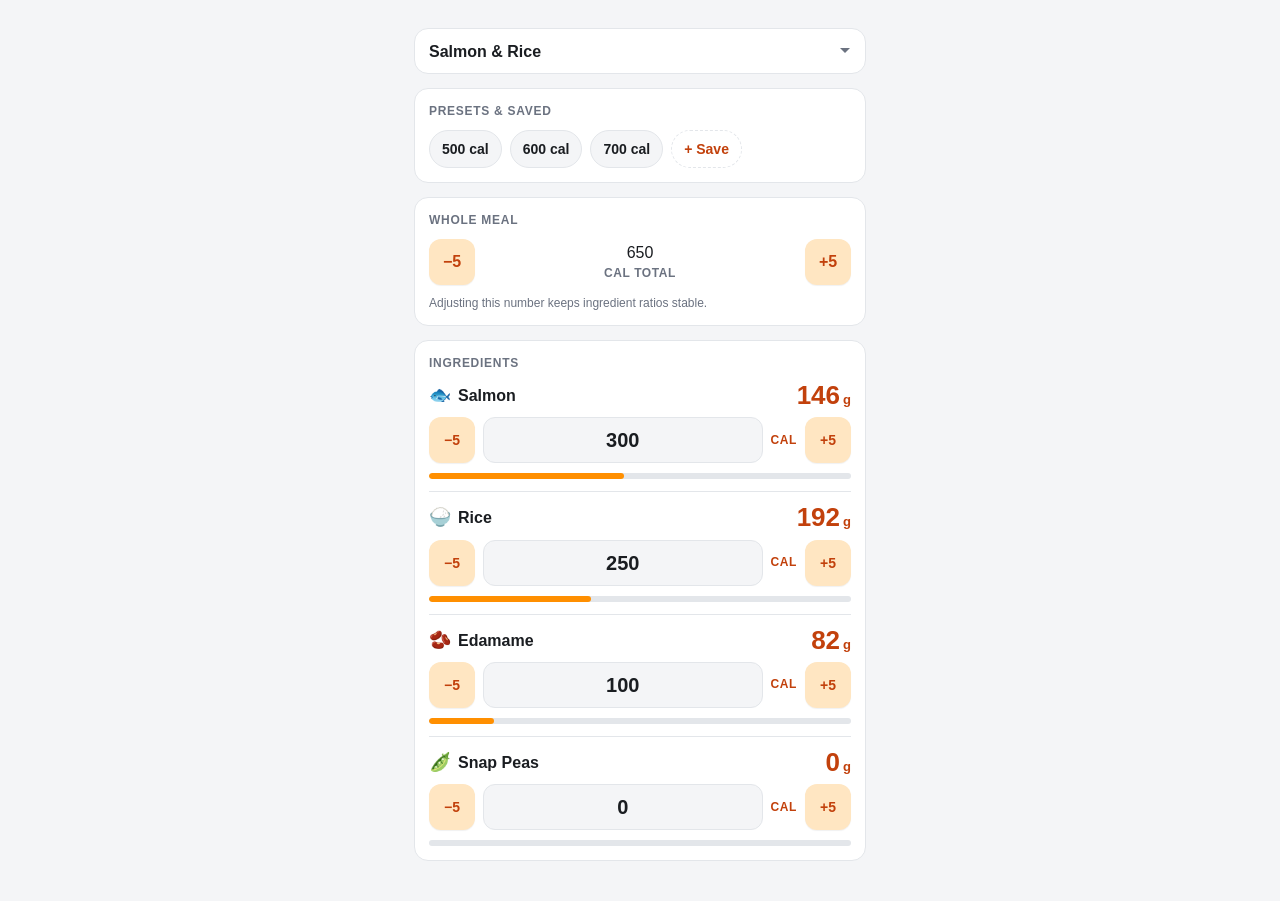
==== index.html @ bb99b0e7 "Drop redundant meal title; make grams the hero number per ingredient - Remove the meal-name heading " ====
<!DOCTYPE html>
<html lang="en">
<head>
  <meta charset="utf-8">
  <meta name="viewport" content="width=device-width, initial-scale=1, viewport-fit=cover">
  <meta name="theme-color" content="#ff8f00">
  <meta name="apple-mobile-web-app-capable" content="yes">
  <meta name="apple-mobile-web-app-status-bar-style" content="black-translucent">
  <meta name="apple-mobile-web-app-title" content="Meal Calc">
  <link rel="manifest" href="manifest.webmanifest">
  <link rel="apple-touch-icon" href="icon.svg">
  <link rel="icon" href="icon.svg" type="image/svg+xml">
  <link rel="stylesheet" href="styles.css">
  <title>Meal Calorie Calculator</title>
</head>
<body>
  <main class="app">
    <header class="app-head">
      <label class="meal-picker">
        <span class="visually-hidden">Meal</span>
        <select id="meal-select" aria-label="Select meal"></select>
      </label>
    </header>

    <section class="card" aria-label="Configurations">
      <div class="section-label">Presets &amp; saved</div>
      <div id="config-chips" class="chips"></div>
    </section>

    <section class="card total-card" aria-label="Whole meal total">
      <div class="section-label">Whole meal</div>
      <div class="total-row">
        <button id="total-down" class="step step-lg" type="button" aria-label="Decrease total by 5">−5</button>
        <div class="total-value">
          <input id="total-input" class="num total-num" type="number" step="5" min="0"
                 inputmode="numeric" aria-label="Total calories">
          <span class="unit">cal total</span>
        </div>
        <button id="total-up" class="step step-lg" type="button" aria-label="Increase total by 5">+5</button>
      </div>
      <p class="hint">Adjusting this number keeps ingredient ratios stable.</p>
    </section>

    <section class="card" aria-label="Ingredients">
      <div class="section-label">Ingredients</div>
      <div id="ingredients"></div>
    </section>
  </main>

  <script src="meals.js"></script>
  <script src="app.js"></script>
</body>
</html>
---- styles.css ----
/* styles.css — mobile-first, works on desktop. No framework. */

:root {
  --bg: #f4f5f7;
  --card: #ffffff;
  --ink: #1a1d21;
  --muted: #6b7280;
  --line: #e3e6ea;
  --accent: #ff8f00;        /* Princeton orange — fills, bars, active chips */
  --accent-ink: #241300;    /* text sitting ON the orange */
  --accent-soft: #ffe6c2;   /* soft orange tint for pressed states */
  --accent-text: #c2410c;   /* readable orange for text on light surfaces */
  --bar: #ff8f00;
  --danger: #b91c1c;
  --radius: 14px;
  --tap: 46px;
}

@media (prefers-color-scheme: dark) {
  :root {
    --bg: #0d0f12;
    --card: #171a1f;
    --ink: #eceef1;
    --muted: #9aa3ad;
    --line: #262b31;
    --accent: #ff9e1f;        /* slightly brighter orange for dark surfaces */
    --accent-ink: #241300;
    --accent-soft: #3a2610;
    --accent-text: #fdba74;   /* light orange for text on dark surfaces */
    --bar: #ff9e1f;
    --danger: #f87171;
  }
}

* { box-sizing: border-box; }

html { -webkit-text-size-adjust: 100%; }

body {
  margin: 0;
  background: var(--bg);
  color: var(--ink);
  font: 16px/1.4 -apple-system, BlinkMacSystemFont, "Segoe UI", Roboto, Helvetica, Arial, sans-serif;
  padding: env(safe-area-inset-top) env(safe-area-inset-right) env(safe-area-inset-bottom) env(safe-area-inset-left);
}

.app {
  max-width: 480px;
  margin: 0 auto;
  padding: 16px 14px 40px;
  display: flex;
  flex-direction: column;
  gap: 14px;
}

.visually-hidden, .visually-hidden {
  position: absolute; width: 1px; height: 1px; overflow: hidden; clip: rect(0 0 0 0);
}

/* ---------- header ---------- */
.app-head { display: flex; flex-direction: column; gap: 8px; }

.meal-picker select {
  width: 100%;
  min-height: var(--tap);
  font-size: 16px;
  font-weight: 600;
  color: var(--ink);
  background: var(--card);
  border: 1px solid var(--line);
  border-radius: var(--radius);
  padding: 0 40px 0 14px;
  appearance: none;
  -webkit-appearance: none;
  background-image: url("data:image/svg+xml,%3Csvg xmlns='http://www.w3.org/2000/svg' width='12' height='8' viewBox='0 0 12 8'%3E%3Cpath fill='%236b7280' d='M1 1l5 5 5-5'/%3E%3C/svg%3E");
  background-repeat: no-repeat;
  background-position: right 14px center;
}

/* ---------- cards ---------- */
.card {
  background: var(--card);
  border: 1px solid var(--line);
  border-radius: var(--radius);
  padding: 14px;
}

.section-label {
  font-size: 12px;
  font-weight: 700;
  text-transform: uppercase;
  letter-spacing: .06em;
  color: var(--muted);
  margin-bottom: 10px;
}

/* ---------- config chips ---------- */
.chips { display: flex; flex-wrap: wrap; gap: 8px; }

.chip {
  display: inline-flex;
  align-items: center;
  gap: 4px;
  min-height: 38px;
  padding: 0 12px;
  font-size: 14px;
  font-weight: 600;
  color: var(--ink);
  background: var(--bg);
  border: 1px solid var(--line);
  border-radius: 999px;
  cursor: pointer;
}

.chip-active {
  background: var(--accent);
  border-color: var(--accent);
  color: var(--accent-ink);
}

.chip-x {
  border: 0;
  background: transparent;
  color: inherit;
  font-size: 16px;
  line-height: 1;
  padding: 2px 2px 2px 4px;
  margin-left: 2px;
  cursor: pointer;
  opacity: .7;
}
.chip-x:hover { opacity: 1; }

/* the save action, same footprint as a preset chip but visually an action */
.chip-save { border-style: dashed; color: var(--accent-text); background: transparent; }
.chip-save:hover { border-color: var(--accent); }

/* ---------- total ---------- */
.total-row {
  display: grid;
  grid-template-columns: var(--tap) 1fr var(--tap);
  gap: 10px;
  align-items: center;
}

.total-value { text-align: center; }

.total-num {
  width: 100%;
  text-align: center;
  font-size: 34px;
  font-weight: 700;
  border: 0;
  background: transparent;
  color: var(--ink);
}

.total-value .unit {
  display: block;
  font-size: 12px;
  font-weight: 600;
  color: var(--muted);
  text-transform: uppercase;
  letter-spacing: .05em;
}

.hint { margin: 10px 0 0; font-size: 12px; color: var(--muted); }

/* ---------- steppers ---------- */
.step {
  min-width: var(--tap);
  min-height: var(--tap);
  border: 1px solid transparent;
  background: var(--accent-soft);   /* tinted fill so it reads as a button, not the number field */
  color: var(--accent-text);
  font-size: 14px;
  font-weight: 800;
  border-radius: 12px;
  cursor: pointer;
  box-shadow: 0 1px 1px rgba(0, 0, 0, 0.06);
  -webkit-user-select: none;
  user-select: none;
}
.step:hover { border-color: var(--accent); }
.step:active { background: var(--accent); color: var(--accent-ink); border-color: var(--accent); box-shadow: none; }
.step-lg { font-size: 16px; }

/* ---------- ingredient rows ---------- */
.row { padding: 12px 0; border-top: 1px solid var(--line); }
.row:first-child { border-top: 0; padding-top: 0; }
.row:last-child { padding-bottom: 0; }

.row-head { display: flex; justify-content: space-between; align-items: center; gap: 10px; margin-bottom: 8px; }
.row-name { font-weight: 600; font-size: 16px; }
.row-emoji { margin-right: 7px; font-size: 18px; }
/* grams is the hero number during meal prep */
.row-grams { display: inline-flex; align-items: baseline; gap: 3px; color: var(--accent-text); white-space: nowrap; }
.g-num { font-weight: 800; font-size: 26px; line-height: 1; }
.g-unit { font-weight: 700; font-size: 13px; }

.stepper {
  display: grid;
  grid-template-columns: var(--tap) 1fr auto var(--tap);
  gap: 8px;
  align-items: center;
}

.num {
  font-size: 16px; /* >=16px prevents iOS zoom-on-focus */
  font: inherit;
}

.row-cal {
  width: 100%;
  min-height: var(--tap);
  text-align: center;
  font-size: 20px;
  font-weight: 700;
  border: 1px solid var(--line);
  border-radius: 12px;
  background: var(--bg);
  color: var(--ink);
}

.stepper .unit {
  font-size: 12px;
  color: var(--accent-text);
  font-weight: 800;
  text-transform: uppercase;
  letter-spacing: .05em;
}

/* strip native number spinners */
.num::-webkit-outer-spin-button,
.num::-webkit-inner-spin-button { -webkit-appearance: none; margin: 0; }
.num[type=number] { -moz-appearance: textfield; appearance: textfield; }

.bar { margin-top: 10px; height: 6px; background: var(--line); border-radius: 999px; overflow: hidden; }
.bar-fill { height: 100%; background: var(--bar); border-radius: 999px; transition: width .12s ease; }

/* ---------- desktop niceties ---------- */
@media (min-width: 600px) {
  .app { padding-top: 28px; }
  .btn-save:hover, .chip:hover, .step:hover { filter: brightness(0.98); }
}
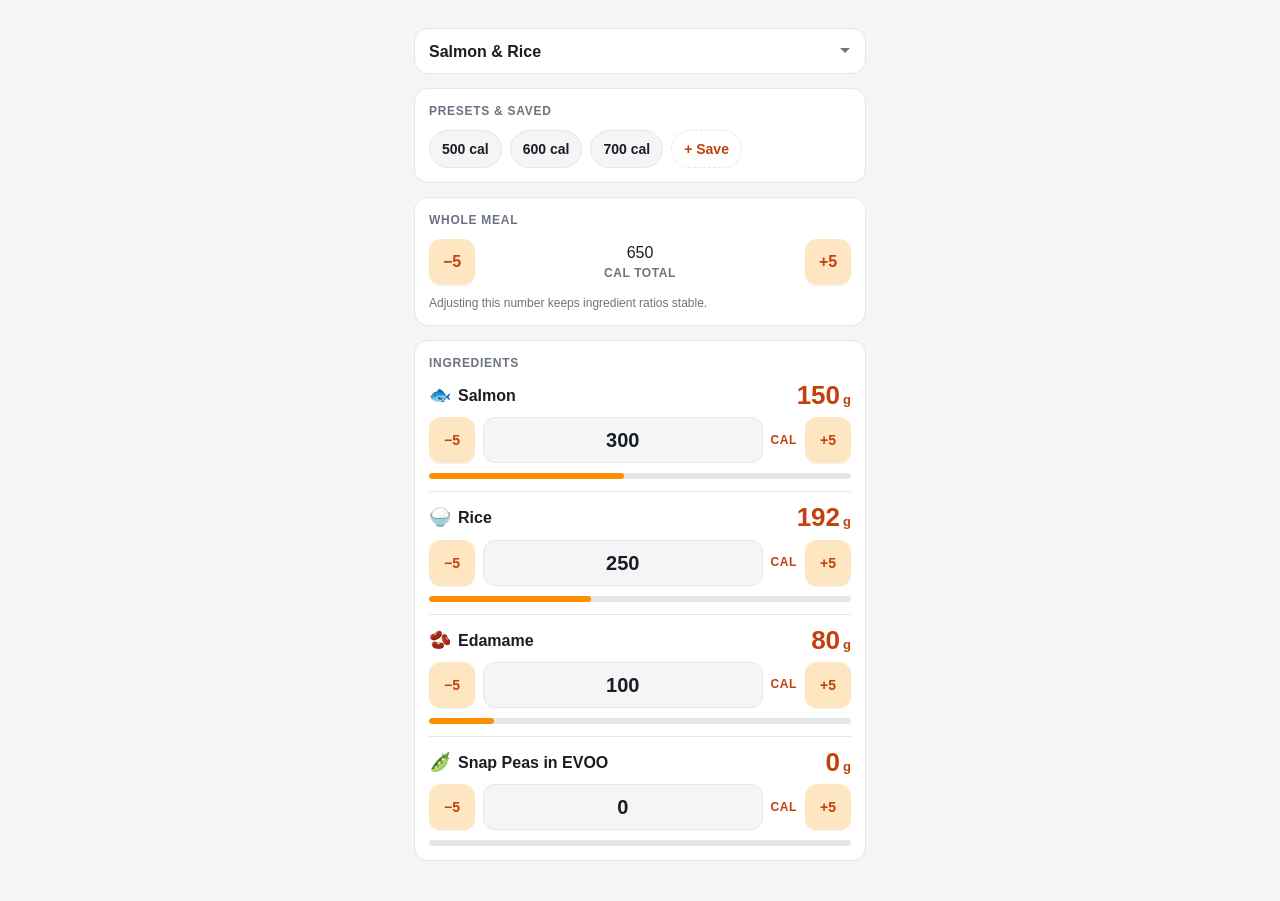
==== commit f054dc42: "Update ingredient calorie densities to measured values; label oils as EVOO Salmon 2.0, Rice 1.3, Eda" ====
--- a/index.html
+++ b/index.html
@@ -10,7 +10,7 @@
   <link rel="manifest" href="manifest.webmanifest">
   <link rel="apple-touch-icon" href="icon.svg">
   <link rel="icon" href="icon.svg" type="image/svg+xml">
-  <link rel="stylesheet" href="styles.css">
+  <link rel="stylesheet" href="styles.css?v=20260713125107">
   <title>Meal Calorie Calculator</title>
 </head>
 <body>
@@ -47,7 +47,8 @@
     </section>
   </main>
 
-  <script src="meals.js"></script>
-  <script src="app.js"></script>
+  <!-- ?v= is a cache-busting token; run ./bump.sh before each deploy to refresh it -->
+  <script src="meals.js?v=20260713125107"></script>
+  <script src="app.js?v=20260713125107"></script>
 </body>
 </html>
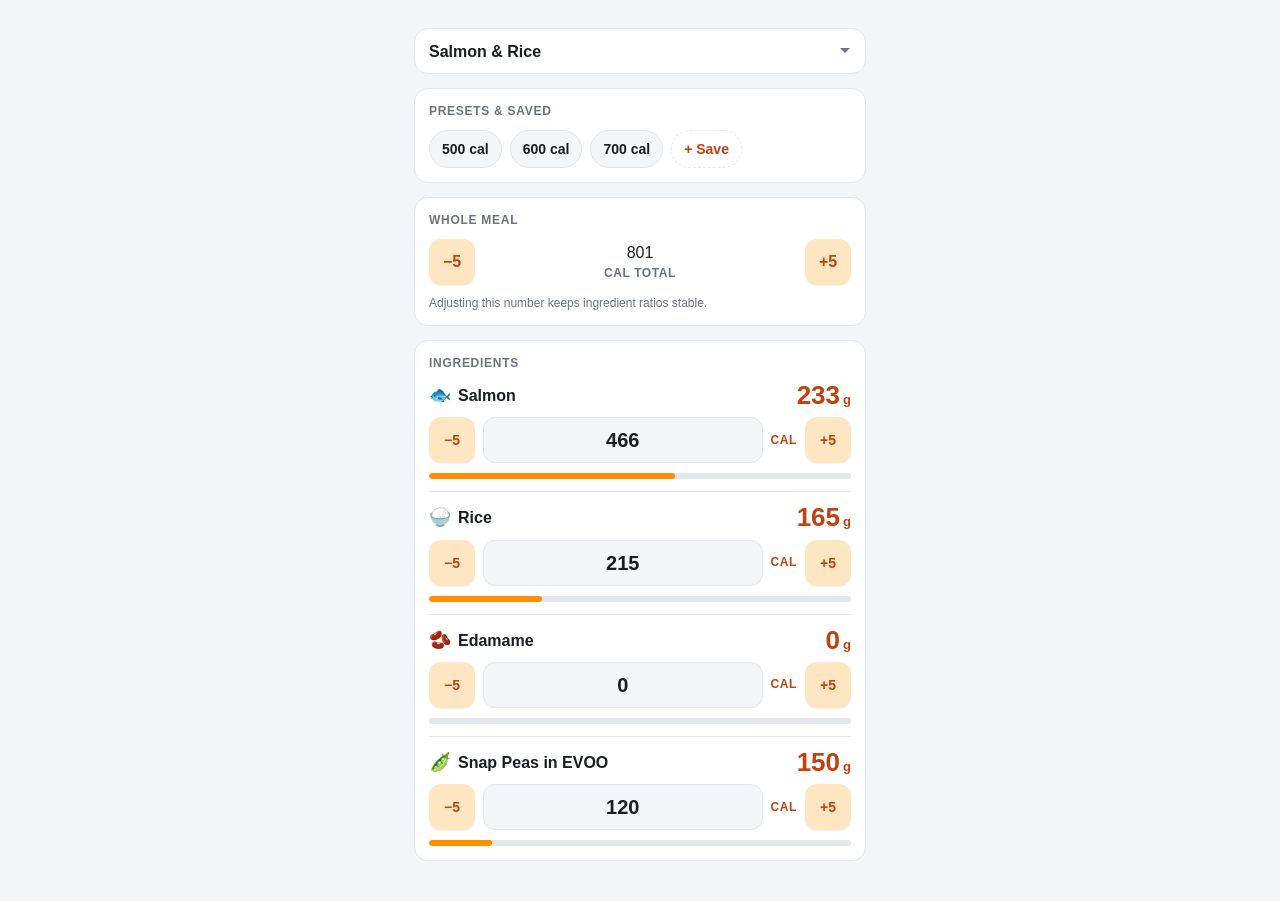
==== commit dbb10b7e: "Set preset ratios from measured gram portions base cal = grams * calPerG so default/preset gram rati" ====
--- a/index.html
+++ b/index.html
@@ -10,7 +10,7 @@
   <link rel="manifest" href="manifest.webmanifest">
   <link rel="apple-touch-icon" href="icon.svg">
   <link rel="icon" href="icon.svg" type="image/svg+xml">
-  <link rel="stylesheet" href="styles.css?v=20260713125107">
+  <link rel="stylesheet" href="styles.css?v=20260713125730">
   <title>Meal Calorie Calculator</title>
 </head>
 <body>
@@ -48,7 +48,7 @@
   </main>
 
   <!-- ?v= is a cache-busting token; run ./bump.sh before each deploy to refresh it -->
-  <script src="meals.js?v=20260713125107"></script>
-  <script src="app.js?v=20260713125107"></script>
+  <script src="meals.js?v=20260713125730"></script>
+  <script src="app.js?v=20260713125730"></script>
 </body>
 </html>
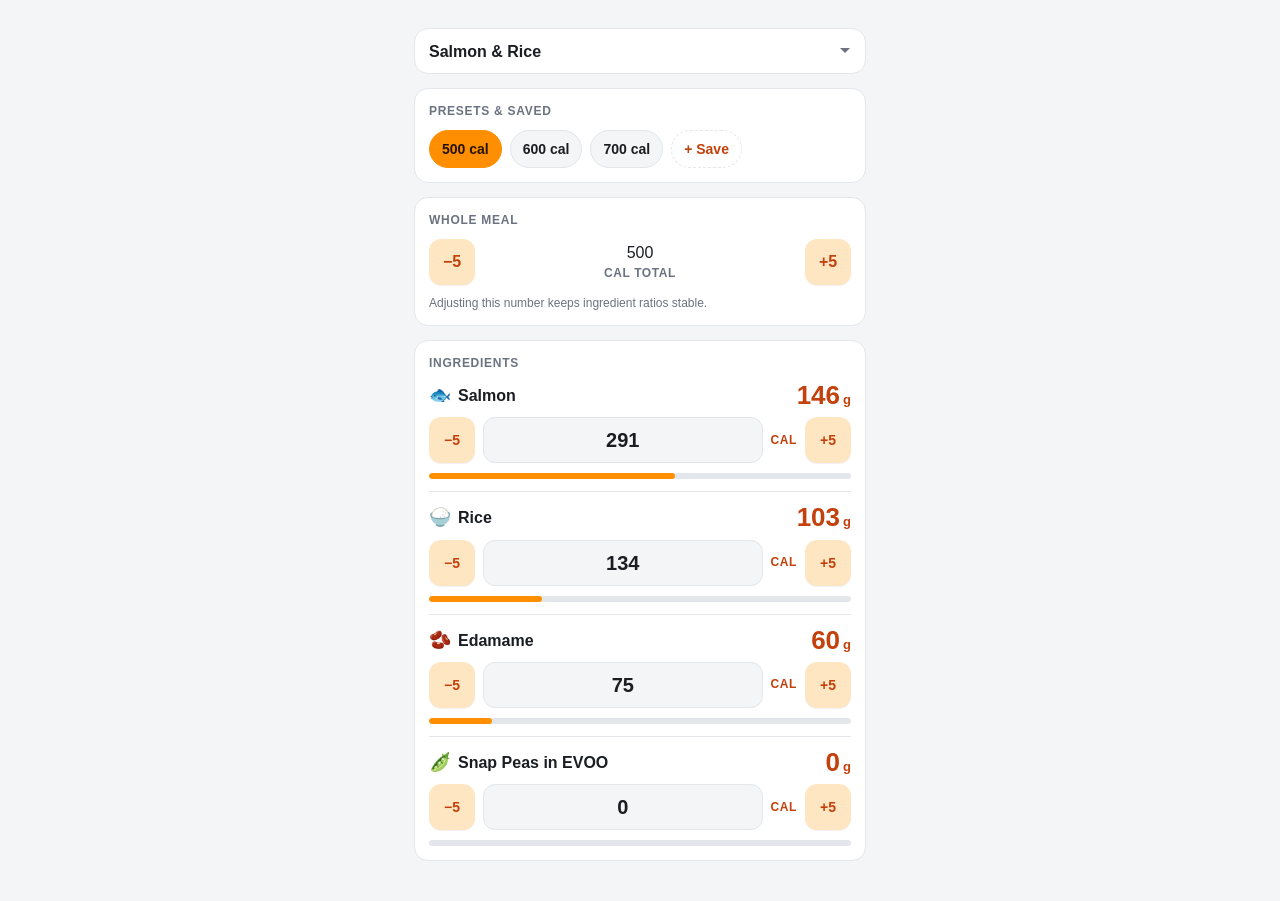
==== commit 75116315: "Open every meal on the 500 preset; swap salmon Edamame/Snap Peas - On each load, every meal starts o" ====
--- a/index.html
+++ b/index.html
@@ -10,7 +10,7 @@
   <link rel="manifest" href="manifest.webmanifest">
   <link rel="apple-touch-icon" href="icon.svg">
   <link rel="icon" href="icon.svg" type="image/svg+xml">
-  <link rel="stylesheet" href="styles.css?v=20260713125730">
+  <link rel="stylesheet" href="styles.css?v=20260713130508">
   <title>Meal Calorie Calculator</title>
 </head>
 <body>
@@ -48,7 +48,7 @@
   </main>
 
   <!-- ?v= is a cache-busting token; run ./bump.sh before each deploy to refresh it -->
-  <script src="meals.js?v=20260713125730"></script>
-  <script src="app.js?v=20260713125730"></script>
+  <script src="meals.js?v=20260713130508"></script>
+  <script src="app.js?v=20260713130508"></script>
 </body>
 </html>
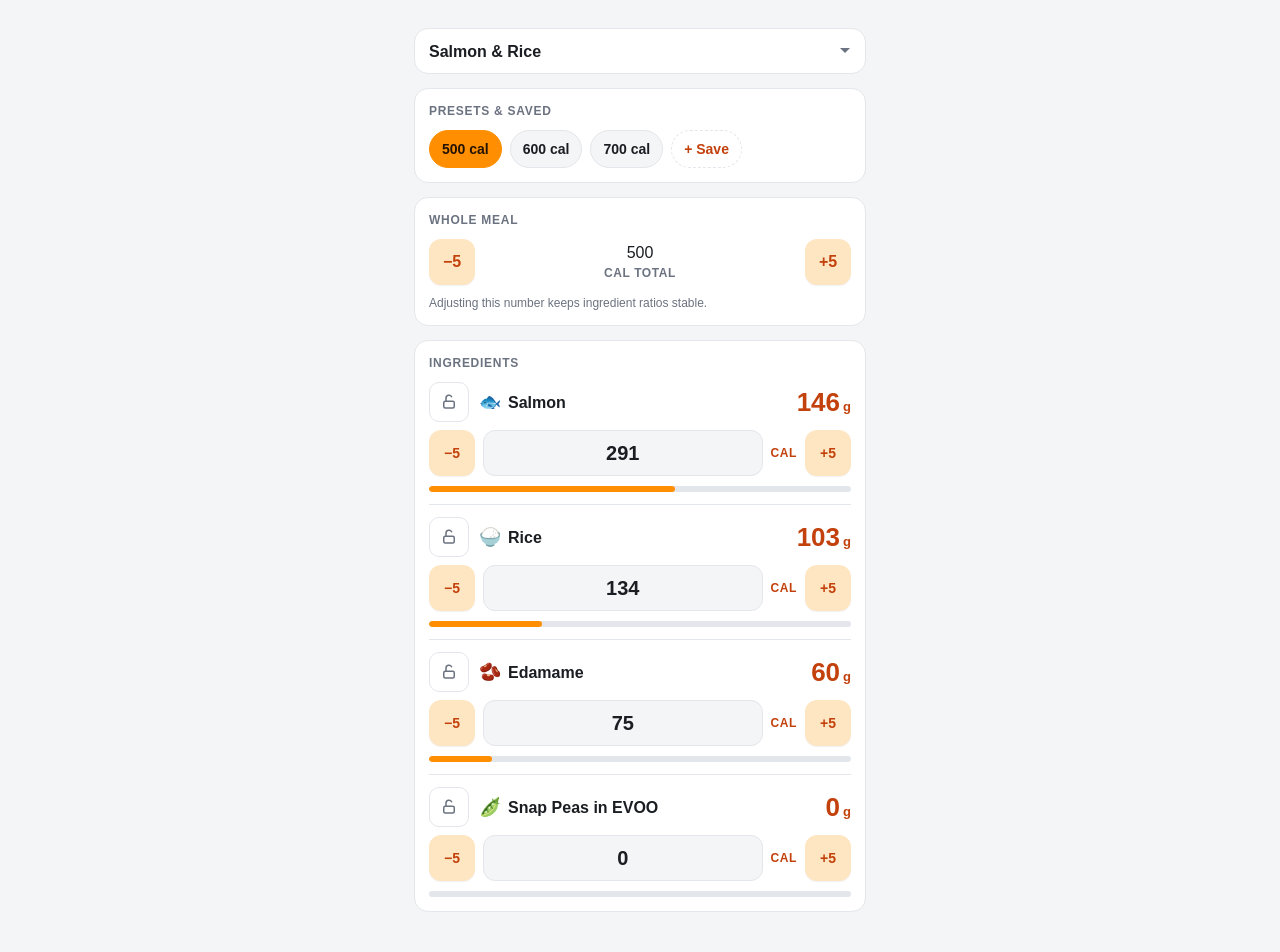
==== commit dfdbfb8b: "Add per-ingredient lock: pin calories while scaling the rest - Lock button on each ingredient row (o" ====
--- a/index.html
+++ b/index.html
@@ -2,7 +2,7 @@
 <html lang="en">
 <head>
   <meta charset="utf-8">
-  <meta name="viewport" content="width=device-width, initial-scale=1, viewport-fit=cover">
+  <meta name="viewport" content="width=device-width, initial-scale=1, maximum-scale=1, user-scalable=no, viewport-fit=cover">
   <meta name="theme-color" content="#ff8f00">
   <meta name="apple-mobile-web-app-capable" content="yes">
   <meta name="apple-mobile-web-app-status-bar-style" content="black-translucent">
@@ -10,7 +10,7 @@
   <link rel="manifest" href="manifest.webmanifest">
   <link rel="apple-touch-icon" href="icon.svg">
   <link rel="icon" href="icon.svg" type="image/svg+xml">
-  <link rel="stylesheet" href="styles.css?v=20260713130508">
+  <link rel="stylesheet" href="styles.css?v=20260713134642">
   <title>Meal Calorie Calculator</title>
 </head>
 <body>
@@ -48,7 +48,7 @@
   </main>
 
   <!-- ?v= is a cache-busting token; run ./bump.sh before each deploy to refresh it -->
-  <script src="meals.js?v=20260713130508"></script>
-  <script src="app.js?v=20260713130508"></script>
+  <script src="meals.js?v=20260713134642"></script>
+  <script src="app.js?v=20260713134642"></script>
 </body>
 </html>
--- a/styles.css
+++ b/styles.css
@@ -42,6 +42,7 @@
   color: var(--ink);
   font: 16px/1.4 -apple-system, BlinkMacSystemFont, "Segoe UI", Roboto, Helvetica, Arial, sans-serif;
   padding: env(safe-area-inset-top) env(safe-area-inset-right) env(safe-area-inset-bottom) env(safe-area-inset-left);
+  touch-action: manipulation; /* kill double-tap-to-zoom so mis-taps don't zoom the app */
 }
 
 .app {
@@ -190,9 +191,25 @@
 .row:first-child { border-top: 0; padding-top: 0; }
 .row:last-child { padding-bottom: 0; }
 
-.row-head { display: flex; justify-content: space-between; align-items: center; gap: 10px; margin-bottom: 8px; }
-.row-name { font-weight: 600; font-size: 16px; }
+.row-head { display: flex; align-items: center; gap: 10px; margin-bottom: 8px; }
+.row-name { flex: 1; min-width: 0; font-weight: 600; font-size: 16px; }
 .row-emoji { margin-right: 7px; font-size: 18px; }
+
+/* per-ingredient lock toggle */
+.lock {
+  flex: none;
+  width: 40px; height: 40px;
+  display: inline-flex; align-items: center; justify-content: center;
+  border: 1px solid var(--line);
+  background: var(--card);
+  color: var(--muted);
+  border-radius: 10px;
+  cursor: pointer;
+}
+.lock.lock-on { background: var(--accent-soft); border-color: transparent; color: var(--accent-text); }
+.lock .ic-closed { display: none; }
+.lock.lock-on .ic-open { display: none; }
+.lock.lock-on .ic-closed { display: inline-block; }
 /* grams is the hero number during meal prep */
 .row-grams { display: inline-flex; align-items: baseline; gap: 3px; color: var(--accent-text); white-space: nowrap; }
 .g-num { font-weight: 800; font-size: 26px; line-height: 1; }
@@ -222,6 +239,11 @@
   color: var(--ink);
 }
 
+/* locked ingredient: dim its steppers, keep the pinned value readable */
+.step:disabled { opacity: .4; cursor: default; box-shadow: none; }
+.row.locked .row-cal { border-color: var(--accent); background: var(--accent-soft); }
+.row-cal:disabled { opacity: 1; color: var(--ink); -webkit-text-fill-color: var(--ink); }
+
 .stepper .unit {
   font-size: 12px;
   color: var(--accent-text);
